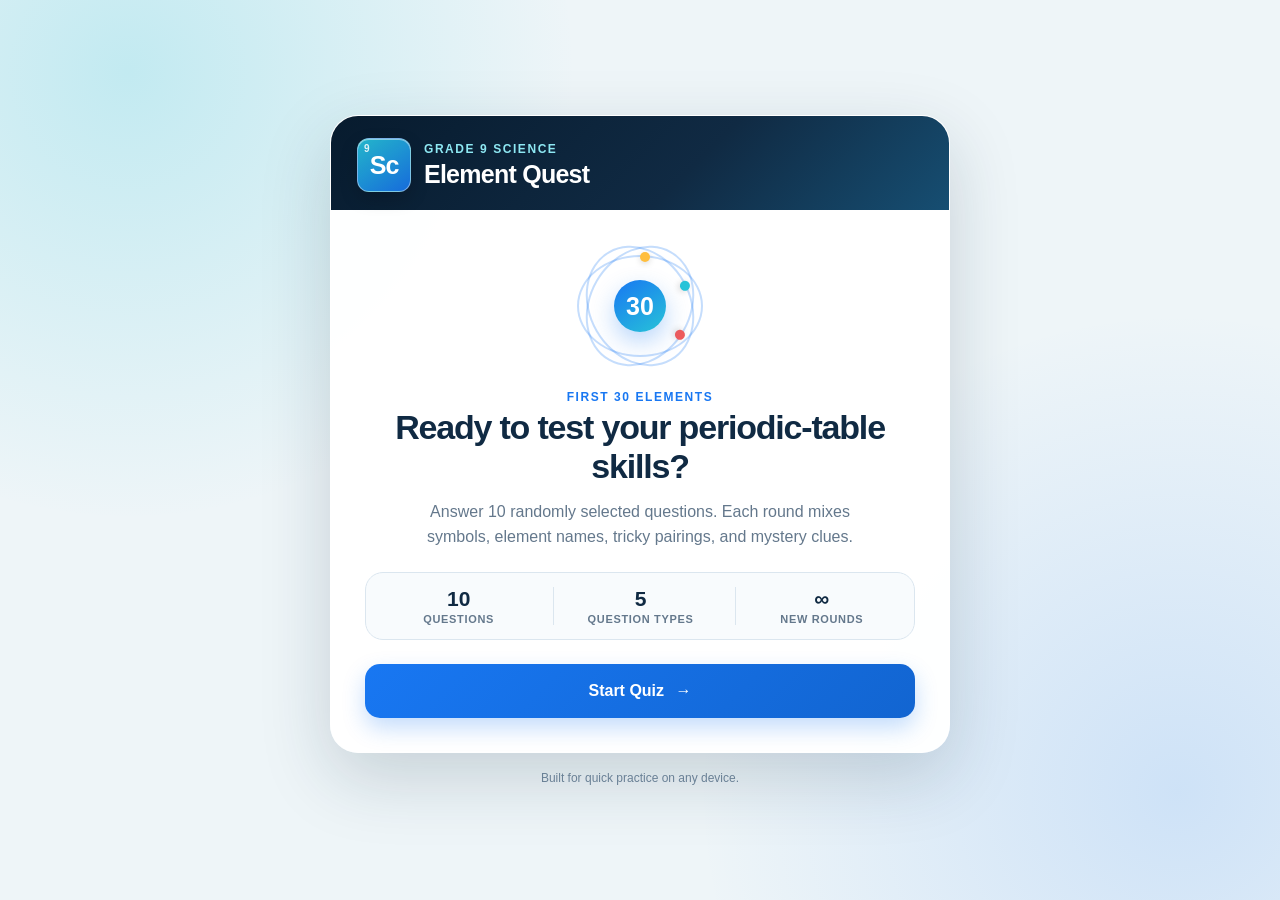
==== index.html @ 6af6d802 "Add files via upload" ====
<!doctype html>
<html lang="en">
<head>
  <meta charset="utf-8">
  <meta name="viewport" content="width=device-width, initial-scale=1, viewport-fit=cover">
  <meta name="theme-color" content="#102a43">
  <meta name="description" content="A mobile-friendly Grade 9 Science quiz about the first 30 elements of the periodic table.">
  <title>Element Quest — Grade 9 Science Quiz</title>
  <link rel="stylesheet" href="styles.css">
</head>
<body>
  <main class="app-shell">
    <section class="quiz-card" aria-labelledby="app-title">
      <header class="brand-bar">
        <div class="brand-mark" aria-hidden="true">
          <span class="brand-number">9</span>
          <span class="brand-symbol">Sc</span>
        </div>
        <div>
          <p class="eyebrow">Grade 9 Science</p>
          <h1 id="app-title">Element Quest</h1>
        </div>
      </header>

      <div id="start-screen" class="screen active">
        <div class="hero-visual" aria-hidden="true">
          <div class="atom-orbit orbit-one"><span></span></div>
          <div class="atom-orbit orbit-two"><span></span></div>
          <div class="atom-orbit orbit-three"><span></span></div>
          <div class="atom-core">30</div>
        </div>
        <p class="kicker">First 30 elements</p>
        <h2>Ready to test your periodic-table skills?</h2>
        <p class="screen-copy">Answer 10 randomly selected questions. Each round mixes symbols, element names, tricky pairings, and mystery clues.</p>
        <div class="feature-row" aria-label="Quiz details">
          <div><strong>10</strong><span>questions</span></div>
          <div><strong>5</strong><span>question types</span></div>
          <div><strong>∞</strong><span>new rounds</span></div>
        </div>
        <button id="start-button" class="primary-button" type="button">Start Quiz <span aria-hidden="true">→</span></button>
      </div>

      <div id="quiz-screen" class="screen" aria-live="polite">
        <div class="quiz-status">
          <div>
            <span class="status-label">Question</span>
            <strong><span id="question-number">1</span> / <span id="question-total">10</span></strong>
          </div>
          <div class="score-pill">
            <span class="status-label">Score</span>
            <strong id="score">0</strong>
          </div>
        </div>

        <div class="progress-track" role="progressbar" aria-label="Quiz progress" aria-valuemin="0" aria-valuemax="10" aria-valuenow="1">
          <div id="progress-fill" class="progress-fill"></div>
        </div>

        <div class="question-area">
          <span id="question-type" class="question-type">Name → Symbol</span>
          <h2 id="question-text">Question text</h2>
          <p id="question-hint" class="question-hint"></p>
        </div>

        <div id="answer-list" class="answer-list" role="group" aria-labelledby="question-text"></div>

        <div id="feedback" class="feedback" role="status" aria-live="assertive" hidden>
          <div id="feedback-icon" class="feedback-icon" aria-hidden="true"></div>
          <div>
            <strong id="feedback-title"></strong>
            <p id="feedback-text"></p>
          </div>
        </div>

        <button id="next-button" class="primary-button next-button" type="button" hidden>Next Question <span aria-hidden="true">→</span></button>
      </div>

      <div id="result-screen" class="screen" aria-live="polite">
        <div id="result-badge" class="result-badge" aria-hidden="true">★</div>
        <p class="kicker">Round complete</p>
        <h2 id="result-heading">Great work!</h2>
        <div class="score-ring" aria-label="Final score">
          <span id="final-score">0</span>
          <small>/ 10</small>
        </div>
        <p id="result-message" class="screen-copy"></p>
        <div class="result-stats">
          <div><span id="correct-count">0</span><small>Correct</small></div>
          <div><span id="incorrect-count">0</span><small>Review</small></div>
          <div><span id="percent-score">0%</span><small>Score</small></div>
        </div>
        <button id="play-again-button" class="primary-button" type="button">Play Again <span aria-hidden="true">↻</span></button>
        <button id="review-button" class="text-button" type="button">Review the first 30 elements</button>
      </div>

      <div id="study-screen" class="screen">
        <div class="study-header">
          <div>
            <p class="kicker">Quick reference</p>
            <h2>The first 30 elements</h2>
          </div>
          <button id="close-study-button" class="icon-button" type="button" aria-label="Close element reference">×</button>
        </div>
        <div id="element-grid" class="element-grid"></div>
        <button id="study-play-button" class="primary-button" type="button">Start a New Round <span aria-hidden="true">→</span></button>
      </div>
    </section>

    <p class="footer-note">Built for quick practice on any device.</p>
  </main>

  <noscript>This quiz needs JavaScript enabled to run.</noscript>
  <script src="app.js" defer></script>
</body>
</html>
---- styles.css ----
:root {
  --navy: #102a43;
  --navy-deep: #071b2e;
  --blue: #1877f2;
  --cyan: #27c3d8;
  --mint: #24b47e;
  --mint-soft: #e9f9f2;
  --coral: #ef5b5b;
  --coral-soft: #fff0f0;
  --gold: #ffbe3d;
  --ink: #17324d;
  --muted: #64788c;
  --line: #dbe6ef;
  --surface: #ffffff;
  --page: #eef5f8;
  --shadow: 0 24px 70px rgba(16, 42, 67, 0.18);
  --radius-lg: 28px;
  --radius-md: 18px;
}

* { box-sizing: border-box; }

html {
  min-height: 100%;
  background: var(--page);
  -webkit-text-size-adjust: 100%;
}

body {
  min-width: 320px;
  min-height: 100vh;
  min-height: 100dvh;
  margin: 0;
  color: var(--ink);
  background:
    radial-gradient(circle at 10% 8%, rgba(39, 195, 216, 0.22), transparent 28rem),
    radial-gradient(circle at 92% 88%, rgba(24, 119, 242, 0.15), transparent 30rem),
    var(--page);
  font-family: -apple-system, BlinkMacSystemFont, "SF Pro Display", "Segoe UI", sans-serif;
  -webkit-font-smoothing: antialiased;
}

button { font: inherit; }

button, .answer-button {
  -webkit-tap-highlight-color: transparent;
  touch-action: manipulation;
}

.app-shell {
  min-height: 100vh;
  min-height: 100dvh;
  display: flex;
  flex-direction: column;
  align-items: center;
  justify-content: center;
  gap: 18px;
  padding: max(22px, env(safe-area-inset-top)) max(16px, env(safe-area-inset-right)) max(22px, env(safe-area-inset-bottom)) max(16px, env(safe-area-inset-left));
}

.quiz-card {
  width: min(100%, 620px);
  overflow: hidden;
  background: rgba(255, 255, 255, 0.97);
  border: 1px solid rgba(255, 255, 255, 0.8);
  border-radius: var(--radius-lg);
  box-shadow: var(--shadow);
}

.brand-bar {
  display: flex;
  align-items: center;
  gap: 13px;
  padding: 22px 26px 18px;
  color: #fff;
  background: linear-gradient(135deg, var(--navy-deep), var(--navy) 58%, #164e72);
}

.brand-mark {
  position: relative;
  width: 54px;
  height: 54px;
  flex: 0 0 auto;
  display: grid;
  place-items: center;
  border: 1px solid rgba(255, 255, 255, 0.42);
  border-radius: 12px;
  background: linear-gradient(145deg, rgba(39, 195, 216, 0.92), rgba(24, 119, 242, 0.88));
  box-shadow: inset 0 1px 0 rgba(255,255,255,.45), 0 7px 18px rgba(0,0,0,.18);
}

.brand-number {
  position: absolute;
  top: 4px;
  left: 6px;
  font-size: 10px;
  font-weight: 700;
  opacity: .85;
}

.brand-symbol { font-size: 25px; font-weight: 800; letter-spacing: -.04em; }

.eyebrow, .kicker {
  margin: 0 0 4px;
  font-size: 12px;
  font-weight: 800;
  letter-spacing: .13em;
  text-transform: uppercase;
}

.eyebrow { color: #8ee8f3; }
.brand-bar h1 { margin: 0; font-size: 25px; letter-spacing: -.03em; }

.screen { display: none; padding: 30px 34px 34px; }
.screen.active { display: block; animation: screen-in .32s ease both; }

@keyframes screen-in {
  from { opacity: 0; transform: translateY(7px); }
  to { opacity: 1; transform: translateY(0); }
}

#start-screen, #result-screen { text-align: center; }

.hero-visual {
  position: relative;
  width: 132px;
  height: 132px;
  margin: 0 auto 18px;
}

.atom-core {
  position: absolute;
  inset: 40px;
  display: grid;
  place-items: center;
  color: #fff;
  border-radius: 50%;
  background: linear-gradient(145deg, var(--blue), var(--cyan));
  box-shadow: 0 10px 24px rgba(24, 119, 242, .3);
  font-size: 25px;
  font-weight: 900;
}

.atom-orbit { position: absolute; inset: 15px 3px; border: 2px solid rgba(24, 119, 242, .25); border-radius: 50%; }
.atom-orbit span { position: absolute; top: -5px; left: 50%; width: 10px; height: 10px; border-radius: 50%; background: var(--gold); box-shadow: 0 2px 6px rgba(0,0,0,.15); }
.orbit-two { transform: rotate(60deg); }
.orbit-two span { background: var(--cyan); }
.orbit-three { transform: rotate(120deg); }
.orbit-three span { background: var(--coral); }

.kicker { color: var(--blue); }
.screen h2 { margin: 0; color: var(--navy); font-size: clamp(25px, 5vw, 34px); line-height: 1.15; letter-spacing: -.035em; }
.screen-copy { max-width: 470px; margin: 14px auto 22px; color: var(--muted); font-size: 16px; line-height: 1.55; }

.feature-row {
  display: grid;
  grid-template-columns: repeat(3, 1fr);
  gap: 8px;
  margin: 0 0 24px;
  padding: 14px 6px;
  border: 1px solid var(--line);
  border-radius: var(--radius-md);
  background: #f8fbfd;
}

.feature-row div { display: flex; flex-direction: column; gap: 2px; }
.feature-row div + div { border-left: 1px solid var(--line); }
.feature-row strong { color: var(--navy); font-size: 21px; }
.feature-row span { color: var(--muted); font-size: 11px; font-weight: 700; text-transform: uppercase; letter-spacing: .06em; }

.primary-button {
  width: 100%;
  min-height: 54px;
  padding: 14px 22px;
  color: #fff;
  border: 0;
  border-radius: 15px;
  background: linear-gradient(135deg, var(--blue), #1265d1);
  box-shadow: 0 10px 22px rgba(24, 119, 242, .25);
  cursor: pointer;
  font-weight: 800;
  transition: transform .16s ease, box-shadow .16s ease, filter .16s ease;
}

.primary-button span { margin-left: 7px; }
.primary-button:hover { filter: brightness(1.04); box-shadow: 0 13px 26px rgba(24, 119, 242, .3); }
.primary-button:active { transform: translateY(1px) scale(.995); }
.primary-button:focus-visible, .answer-button:focus-visible, .text-button:focus-visible, .icon-button:focus-visible { outline: 3px solid rgba(24, 119, 242, .3); outline-offset: 3px; }

.quiz-status { display: flex; align-items: center; justify-content: space-between; margin-bottom: 10px; }
.quiz-status > div { display: flex; align-items: baseline; gap: 7px; }
.status-label { color: var(--muted); font-size: 12px; font-weight: 800; text-transform: uppercase; letter-spacing: .1em; }
.quiz-status strong { color: var(--navy); font-size: 18px; }
.score-pill { padding: 8px 12px; border-radius: 999px; background: #edf5ff; }

.progress-track { height: 8px; overflow: hidden; border-radius: 999px; background: #e8eff5; }
.progress-fill { width: 10%; height: 100%; border-radius: inherit; background: linear-gradient(90deg, var(--cyan), var(--blue)); transition: width .35s ease; }

.question-area { padding: 26px 0 22px; }
.question-type { display: inline-flex; margin-bottom: 11px; padding: 6px 9px; color: #1265d1; border-radius: 7px; background: #edf5ff; font-size: 11px; font-weight: 900; letter-spacing: .08em; text-transform: uppercase; }
.question-area h2 { font-size: clamp(23px, 5vw, 31px); line-height: 1.23; }
.question-hint { margin: 9px 0 0; color: var(--muted); font-size: 14px; line-height: 1.45; }
.question-hint:empty { display: none; }

.answer-list { display: grid; gap: 11px; }
.answer-button {
  position: relative;
  width: 100%;
  min-height: 58px;
  display: flex;
  align-items: center;
  gap: 13px;
  padding: 11px 15px;
  color: var(--ink);
  text-align: left;
  border: 2px solid var(--line);
  border-radius: 14px;
  background: var(--surface);
  cursor: pointer;
  font-weight: 750;
  transition: border-color .15s ease, background .15s ease, transform .15s ease;
}
.answer-button:hover:not(:disabled) { border-color: #91bdf4; background: #f8fbff; }
.answer-button:active:not(:disabled) { transform: scale(.992); }
.answer-button:disabled { cursor: default; opacity: 1; }

.answer-letter {
  width: 34px;
  height: 34px;
  flex: 0 0 auto;
  display: grid;
  place-items: center;
  color: #416078;
  border-radius: 10px;
  background: #eef3f7;
  font-size: 13px;
  font-weight: 900;
}
.answer-copy { line-height: 1.3; }
.answer-button.correct { color: #12623f; border-color: var(--mint); background: var(--mint-soft); }
.answer-button.correct .answer-letter { color: #fff; background: var(--mint); }
.answer-button.incorrect { color: #9a2f2f; border-color: var(--coral); background: var(--coral-soft); }
.answer-button.incorrect .answer-letter { color: #fff; background: var(--coral); }
.answer-button.dimmed { opacity: .57; }

.feedback {
  display: flex;
  align-items: flex-start;
  gap: 12px;
  margin-top: 16px;
  padding: 14px;
  border-radius: 14px;
  text-align: left;
}
.feedback[hidden] { display: none; }
.feedback.is-correct { color: #12623f; background: var(--mint-soft); }
.feedback.is-incorrect { color: #8d3030; background: var(--coral-soft); }
.feedback-icon { width: 27px; height: 27px; flex: 0 0 auto; display: grid; place-items: center; color: #fff; border-radius: 50%; font-weight: 900; }
.is-correct .feedback-icon { background: var(--mint); }
.is-incorrect .feedback-icon { background: var(--coral); }
.feedback strong { display: block; margin: 1px 0 3px; }
.feedback p { margin: 0; font-size: 13px; line-height: 1.42; }
.next-button { margin-top: 14px; }

.result-badge { width: 74px; height: 74px; display: grid; place-items: center; margin: 0 auto 16px; color: #6e4b00; border-radius: 50%; background: linear-gradient(145deg, #ffe38d, var(--gold)); box-shadow: 0 10px 25px rgba(255, 190, 61, .3); font-size: 34px; }
.score-ring { width: 142px; height: 142px; display: flex; align-items: baseline; justify-content: center; margin: 20px auto 10px; padding-top: 39px; color: var(--navy); border: 10px solid #dceeff; border-radius: 50%; background: #f9fcff; box-shadow: inset 0 0 0 2px #fff; }
.score-ring span { font-size: 48px; font-weight: 900; line-height: 1; letter-spacing: -.05em; }
.score-ring small { margin-left: 3px; color: var(--muted); font-weight: 800; }

.result-stats { display: grid; grid-template-columns: repeat(3, 1fr); gap: 8px; margin: 22px 0; }
.result-stats div { padding: 12px 5px; border-radius: 13px; background: #f3f8fb; }
.result-stats span, .result-stats small { display: block; }
.result-stats span { color: var(--navy); font-size: 20px; font-weight: 900; }
.result-stats small { margin-top: 3px; color: var(--muted); font-size: 10px; font-weight: 800; letter-spacing: .08em; text-transform: uppercase; }

.text-button { margin: 17px 0 0; padding: 7px; color: var(--blue); border: 0; background: none; cursor: pointer; font-weight: 800; }
.study-header { display: flex; align-items: flex-start; justify-content: space-between; gap: 12px; margin-bottom: 20px; }
.study-header h2 { font-size: 27px; }
.icon-button { width: 42px; height: 42px; flex: 0 0 auto; color: var(--navy); border: 1px solid var(--line); border-radius: 50%; background: #f5f9fb; cursor: pointer; font-size: 26px; line-height: 1; }

.element-grid { display: grid; grid-template-columns: repeat(5, 1fr); gap: 7px; margin-bottom: 22px; }
.element-tile { min-width: 0; aspect-ratio: 1 / 1.08; display: flex; flex-direction: column; justify-content: space-between; padding: 6px; border: 1px solid #cfe0eb; border-radius: 9px; background: linear-gradient(145deg, #fff, #f3f9fc); }
.element-tile:nth-child(-n+10) { background: linear-gradient(145deg, #f1fbff, #e8f6ff); }
.element-number { color: var(--muted); font-size: 8px; font-weight: 800; }
.element-symbol { color: var(--navy); font-size: clamp(16px, 4vw, 23px); font-weight: 900; line-height: 1; text-align: center; }
.element-name { overflow: hidden; color: #4e6679; font-size: clamp(7px, 1.7vw, 9px); font-weight: 700; text-overflow: ellipsis; white-space: nowrap; text-align: center; }
.footer-note { margin: 0; color: #698095; font-size: 12px; }

@media (max-width: 560px) {
  .app-shell { justify-content: flex-start; padding-top: max(10px, env(safe-area-inset-top)); padding-left: max(10px, env(safe-area-inset-left)); padding-right: max(10px, env(safe-area-inset-right)); }
  .quiz-card { border-radius: 22px; }
  .brand-bar { padding: 16px 18px 14px; }
  .brand-mark { width: 47px; height: 47px; }
  .brand-symbol { font-size: 22px; }
  .brand-bar h1 { font-size: 21px; }
  .screen { padding: 24px 20px 26px; }
  .hero-visual { width: 112px; height: 112px; margin-bottom: 14px; }
  .atom-core { inset: 34px; font-size: 22px; }
  .atom-orbit { inset: 12px 2px; }
  .screen-copy { font-size: 15px; }
  .question-area { padding: 22px 0 18px; }
  .answer-button { min-height: 56px; }
  .footer-note { padding-bottom: env(safe-area-inset-bottom); }
}

@media (max-width: 380px) {
  .screen { padding-left: 16px; padding-right: 16px; }
  .feature-row span { font-size: 9px; }
  .element-grid { gap: 5px; }
}

@media (prefers-reduced-motion: reduce) {
  *, *::before, *::after { scroll-behavior: auto !important; animation-duration: .01ms !important; transition-duration: .01ms !important; }
}
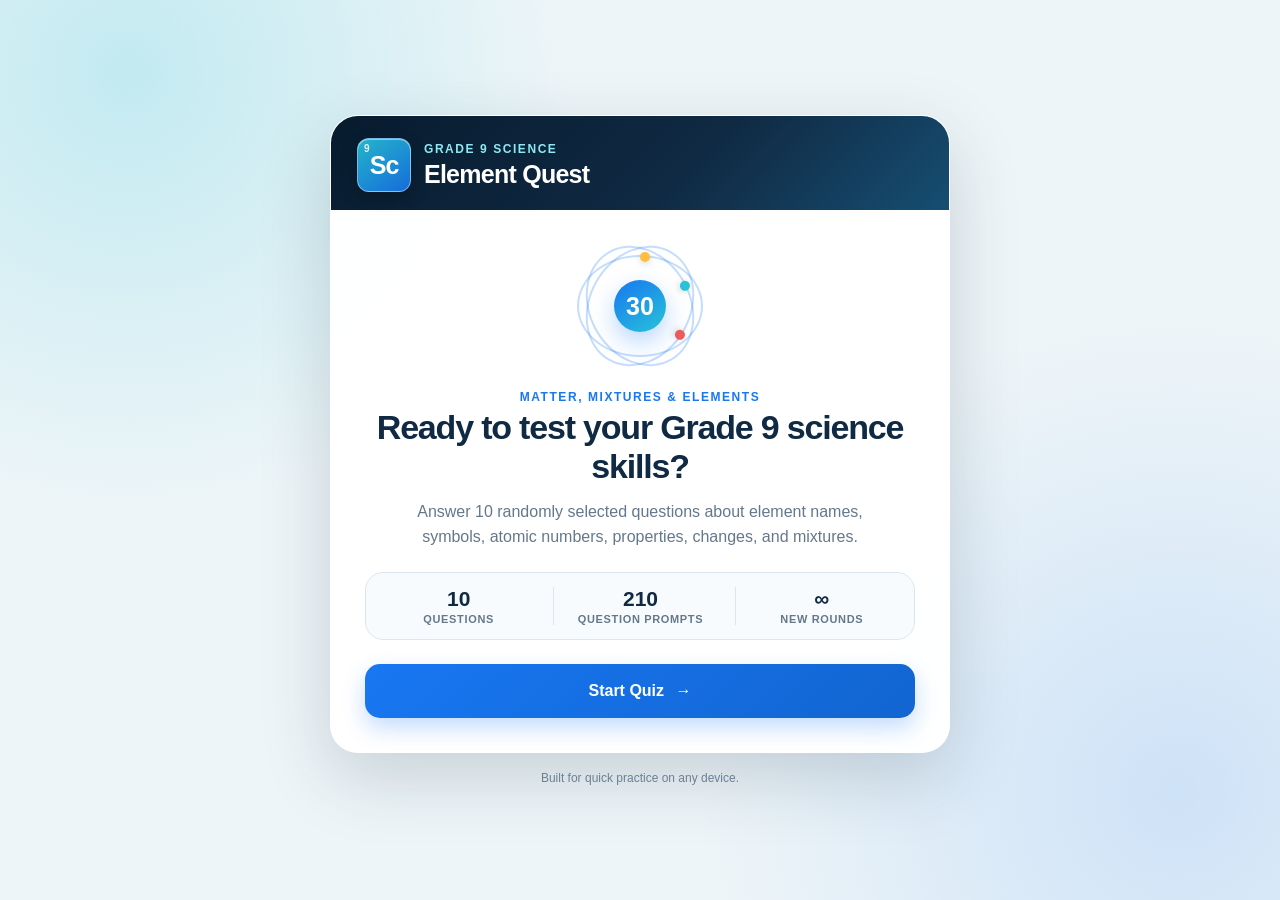
==== commit 14bb32ef: "Add files via upload" ====
--- a/index.html
+++ b/index.html
@@ -4,7 +4,7 @@
   <meta charset="utf-8">
   <meta name="viewport" content="width=device-width, initial-scale=1, viewport-fit=cover">
   <meta name="theme-color" content="#102a43">
-  <meta name="description" content="A mobile-friendly Grade 9 Science quiz about the first 30 elements of the periodic table.">
+  <meta name="description" content="A mobile-friendly Grade 9 Science quiz about elements, properties, changes, and mixtures.">
   <title>Element Quest — Grade 9 Science Quiz</title>
   <link rel="stylesheet" href="styles.css">
 </head>
@@ -29,12 +29,12 @@
           <div class="atom-orbit orbit-three"><span></span></div>
           <div class="atom-core">30</div>
         </div>
-        <p class="kicker">First 30 elements</p>
-        <h2>Ready to test your periodic-table skills?</h2>
-        <p class="screen-copy">Answer 10 randomly selected questions. Each round mixes symbols, element names, tricky pairings, and mystery clues.</p>
+        <p class="kicker">Matter, mixtures & elements</p>
+        <h2>Ready to test your Grade 9 science skills?</h2>
+        <p class="screen-copy">Answer 10 randomly selected questions about element names, symbols, atomic numbers, properties, changes, and mixtures.</p>
         <div class="feature-row" aria-label="Quiz details">
           <div><strong>10</strong><span>questions</span></div>
-          <div><strong>5</strong><span>question types</span></div>
+          <div><strong>210</strong><span>question prompts</span></div>
           <div><strong>∞</strong><span>new rounds</span></div>
         </div>
         <button id="start-button" class="primary-button" type="button">Start Quiz <span aria-hidden="true">→</span></button>
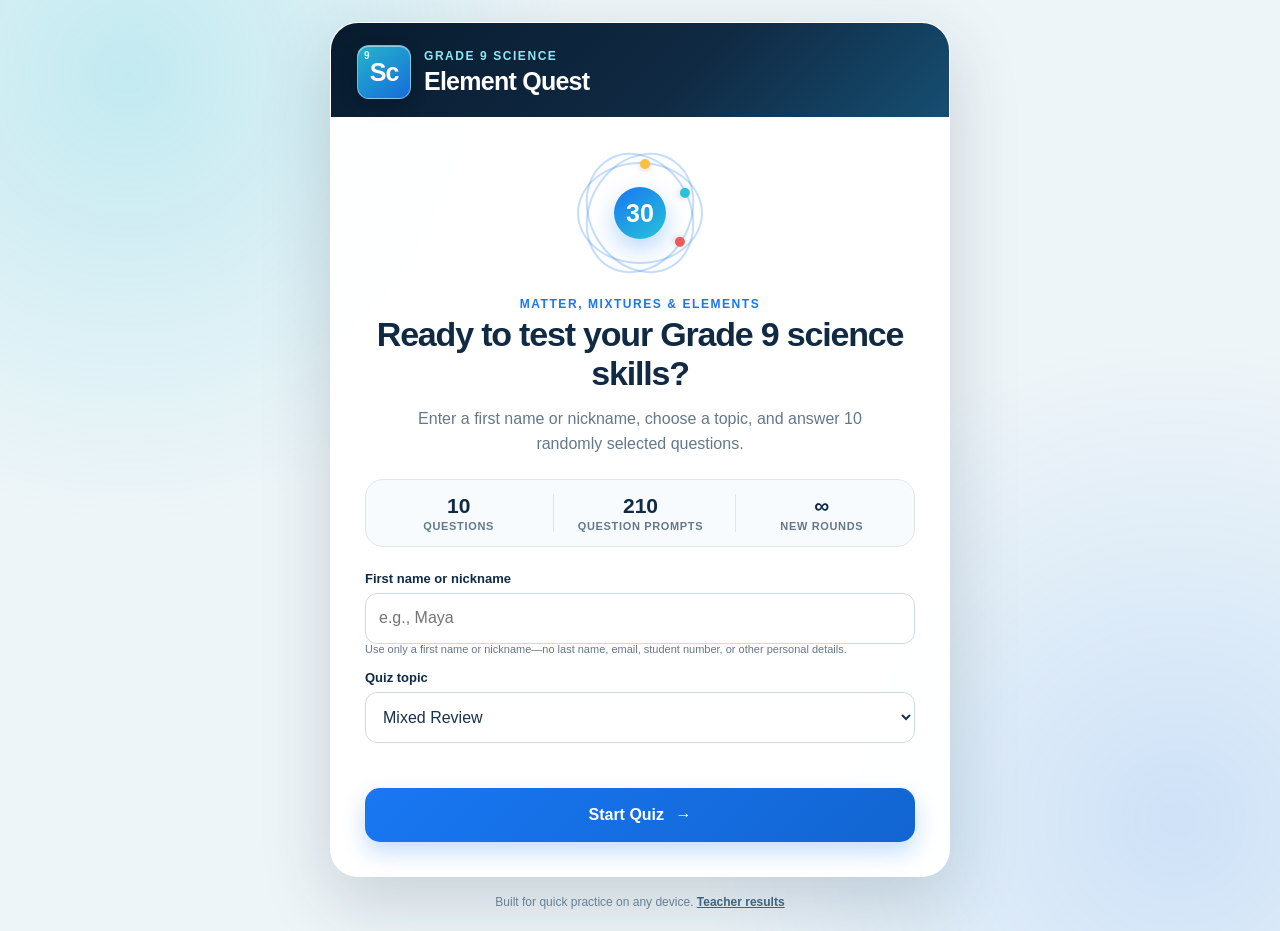
==== commit 5f62135a: "Add files via upload" ====
--- a/index.html
+++ b/index.html
@@ -31,16 +31,31 @@
         </div>
         <p class="kicker">Matter, mixtures & elements</p>
         <h2>Ready to test your Grade 9 science skills?</h2>
-        <p class="screen-copy">Answer 10 randomly selected questions about element names, symbols, atomic numbers, properties, changes, and mixtures.</p>
+        <p class="screen-copy">Enter a first name or nickname, choose a topic, and answer 10 randomly selected questions.</p>
         <div class="feature-row" aria-label="Quiz details">
           <div><strong>10</strong><span>questions</span></div>
           <div><strong>210</strong><span>question prompts</span></div>
           <div><strong>∞</strong><span>new rounds</span></div>
         </div>
-        <button id="start-button" class="primary-button" type="button">Start Quiz <span aria-hidden="true">→</span></button>
+        <form id="start-form" class="start-form" novalidate>
+          <label for="student-name">First name or nickname</label>
+          <input id="student-name" name="student-name" type="text" maxlength="40" autocomplete="given-name" placeholder="e.g., Maya" required>
+          <p class="privacy-note">Use only a first name or nickname—no last name, email, student number, or other personal details.</p>
+
+          <label for="topic-select">Quiz topic</label>
+          <select id="topic-select" name="topic">
+            <option value="mixed">Mixed Review</option>
+            <option value="symbols">Element Names &amp; Symbols</option>
+            <option value="atomic">Atomic Numbers</option>
+            <option value="matter">Matter &amp; Mixtures</option>
+          </select>
+          <p id="start-error" class="form-error" role="alert"></p>
+        </form>
+        <button id="start-button" class="primary-button" type="submit" form="start-form">Start Quiz <span aria-hidden="true">→</span></button>
       </div>
 
       <div id="quiz-screen" class="screen" aria-live="polite">
+        <p id="active-topic" class="active-topic">Mixed Review</p>
         <div class="quiz-status">
           <div>
             <span class="status-label">Question</span>
@@ -89,6 +104,7 @@
           <div><span id="incorrect-count">0</span><small>Review</small></div>
           <div><span id="percent-score">0%</span><small>Score</small></div>
         </div>
+        <p id="save-status" class="save-status" role="status"></p>
         <button id="play-again-button" class="primary-button" type="button">Play Again <span aria-hidden="true">↻</span></button>
         <button id="review-button" class="text-button" type="button">Review the first 30 elements</button>
       </div>
@@ -106,10 +122,11 @@
       </div>
     </section>
 
-    <p class="footer-note">Built for quick practice on any device.</p>
+    <p class="footer-note">Built for quick practice on any device. <a href="admin.html">Teacher results</a></p>
   </main>
 
   <noscript>This quiz needs JavaScript enabled to run.</noscript>
+  <script src="config.js"></script>
   <script src="app.js" defer></script>
 </body>
 </html>
--- a/styles.css
+++ b/styles.css
@@ -40,7 +40,7 @@
   -webkit-font-smoothing: antialiased;
 }
 
-button { font: inherit; }
+button, input, select { font: inherit; }
 
 button, .answer-button {
   -webkit-tap-highlight-color: transparent;
@@ -167,6 +167,14 @@
 .feature-row div + div { border-left: 1px solid var(--line); }
 .feature-row strong { color: var(--navy); font-size: 21px; }
 .feature-row span { color: var(--muted); font-size: 11px; font-weight: 700; text-transform: uppercase; letter-spacing: .06em; }
+
+.start-form { margin: 0 0 18px; text-align: left; }
+.start-form label { display: block; margin: 13px 0 7px; color: var(--navy); font-size: 13px; font-weight: 850; }
+.start-form input, .start-form select { width: 100%; min-height: 51px; padding: 11px 13px; color: var(--ink); border: 1px solid #cbdbe6; border-radius: 12px; background: #fff; }
+.start-form input:focus, .start-form select:focus { outline: 3px solid rgba(24,119,242,.17); border-color: var(--blue); }
+.privacy-note { margin: -2px 0 3px; color: var(--muted); font-size: 11px; line-height: 1.4; }
+.form-error { min-height: 19px; margin: 8px 0 0; color: #a43131; font-size: 12px; font-weight: 800; }
+.active-topic { margin: 0 0 12px; color: var(--blue); font-size: 12px; font-weight: 900; letter-spacing: .08em; text-align: center; text-transform: uppercase; }
 
 .primary-button {
   width: 100%;
@@ -272,6 +280,10 @@
 .result-stats span, .result-stats small { display: block; }
 .result-stats span { color: var(--navy); font-size: 20px; font-weight: 900; }
 .result-stats small { margin-top: 3px; color: var(--muted); font-size: 10px; font-weight: 800; letter-spacing: .08em; text-transform: uppercase; }
+.save-status { min-height: 21px; margin: -9px 0 15px; padding: 8px 10px; border-radius: 10px; font-size: 12px; font-weight: 750; }
+.save-status.saving { color: #466177; background: #f1f6f9; }
+.save-status.saved { color: #12623f; background: var(--mint-soft); }
+.save-status.warning { color: #8a4f10; background: #fff5df; }
 
 .text-button { margin: 17px 0 0; padding: 7px; color: var(--blue); border: 0; background: none; cursor: pointer; font-weight: 800; }
 .study-header { display: flex; align-items: flex-start; justify-content: space-between; gap: 12px; margin-bottom: 20px; }
@@ -285,6 +297,7 @@
 .element-symbol { color: var(--navy); font-size: clamp(16px, 4vw, 23px); font-weight: 900; line-height: 1; text-align: center; }
 .element-name { overflow: hidden; color: #4e6679; font-size: clamp(7px, 1.7vw, 9px); font-weight: 700; text-overflow: ellipsis; white-space: nowrap; text-align: center; }
 .footer-note { margin: 0; color: #698095; font-size: 12px; }
+.footer-note a { color: #3c647e; font-weight: 800; }
 
 @media (max-width: 560px) {
   .app-shell { justify-content: flex-start; padding-top: max(10px, env(safe-area-inset-top)); padding-left: max(10px, env(safe-area-inset-left)); padding-right: max(10px, env(safe-area-inset-right)); }
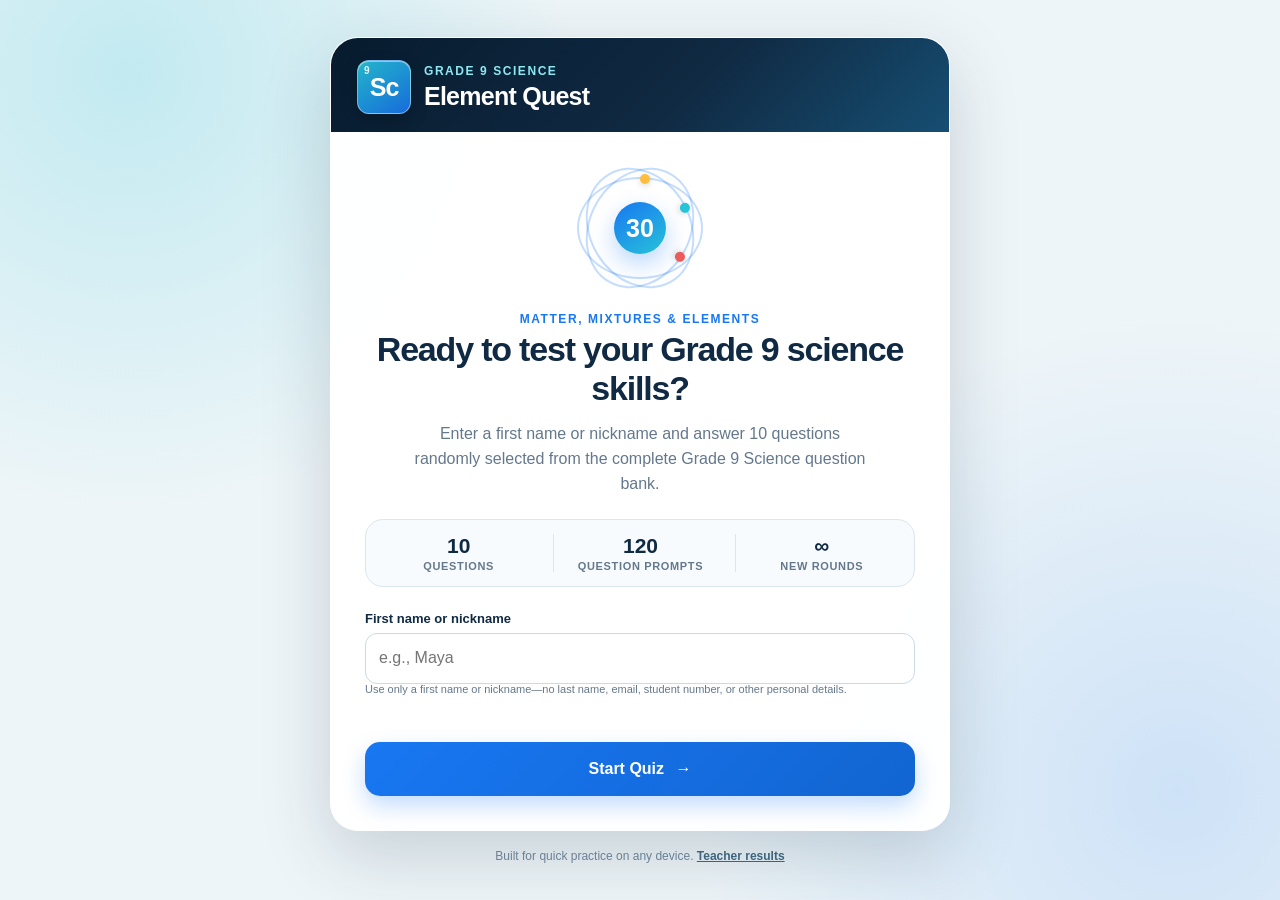
==== commit 54389634: "Add files via upload" ====
--- a/index.html
+++ b/index.html
@@ -31,31 +31,23 @@
         </div>
         <p class="kicker">Matter, mixtures & elements</p>
         <h2>Ready to test your Grade 9 science skills?</h2>
-        <p class="screen-copy">Enter a first name or nickname, choose a topic, and answer 10 randomly selected questions.</p>
+        <p class="screen-copy">Enter a first name or nickname and answer 10 questions randomly selected from the complete Grade 9 Science question bank.</p>
         <div class="feature-row" aria-label="Quiz details">
           <div><strong>10</strong><span>questions</span></div>
-          <div><strong>210</strong><span>question prompts</span></div>
+          <div><strong>120</strong><span>question prompts</span></div>
           <div><strong>∞</strong><span>new rounds</span></div>
         </div>
         <form id="start-form" class="start-form" novalidate>
           <label for="student-name">First name or nickname</label>
           <input id="student-name" name="student-name" type="text" maxlength="40" autocomplete="given-name" placeholder="e.g., Maya" required>
           <p class="privacy-note">Use only a first name or nickname—no last name, email, student number, or other personal details.</p>
-
-          <label for="topic-select">Quiz topic</label>
-          <select id="topic-select" name="topic">
-            <option value="mixed">Mixed Review</option>
-            <option value="symbols">Element Names &amp; Symbols</option>
-            <option value="atomic">Atomic Numbers</option>
-            <option value="matter">Matter &amp; Mixtures</option>
-          </select>
           <p id="start-error" class="form-error" role="alert"></p>
         </form>
         <button id="start-button" class="primary-button" type="submit" form="start-form">Start Quiz <span aria-hidden="true">→</span></button>
       </div>
 
       <div id="quiz-screen" class="screen" aria-live="polite">
-        <p id="active-topic" class="active-topic">Mixed Review</p>
+        <p id="active-topic" class="active-topic">Grade 9 Science Review</p>
         <div class="quiz-status">
           <div>
             <span class="status-label">Question</span>
